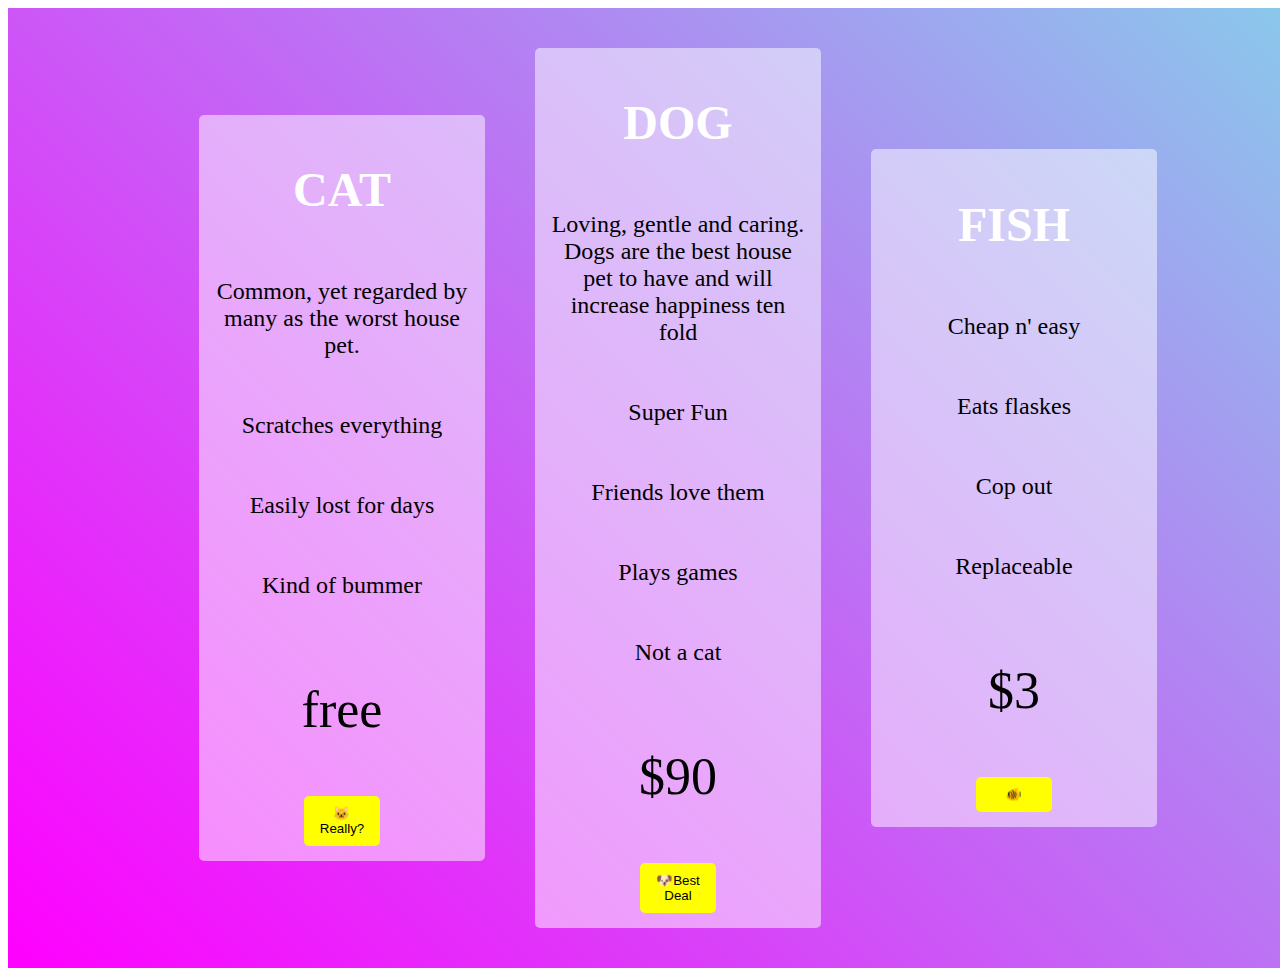
==== ex-1-pricing-grid/index.html @ 71666b59 "feat: edit flexbox layout" ====
<!DOCTYPE html>
<html lang="en">
  <head>
    <meta charset="UTF-8" />
    <meta http-equiv="X-UA-Compatible" content="IE=edge" />
    <meta name="viewport" content="width=device-width, initial-scale=1.0" />
    <link rel="stylesheet" href="./style.css" />
    <title>Flexbox Exercise 1: Pricing Grid</title>
  </head>

  <body>
    <div class="container">
      <div class="cat info">
        <h1 class="header">CAT</h1>
        <p>Common, yet regarded by many as the worst house pet.</p>
        <p>Scratches everything</p>
        <p>Easily lost for days</p>
        <p>Kind of bummer</p>
        <p class="price">free</p>
        <button>🐱Really?</button>
      </div>
      <div class="dog info">
        <h1 class="header">DOG</h1>
        <p>
          Loving, gentle and caring. Dogs are the best house pet to have and
          will increase happiness ten fold
        </p>
        <p>Super Fun</p>
        <p>Friends love them</p>
        <p>Plays games</p>
        <p>Not a cat</p>
        <p class="price">$90</p>
        <button>🐶Best Deal</button>
      </div>
      <div class="fish info">
        <h1 class="header">FISH</h1>
        <p>Cheap n' easy</p>
        <p>Eats flaskes</p>
        <p>Cop out</p>
        <p>Replaceable</p>
        <p class="price">$3</p>
        <button>🐠</button>
      </div>
    </div>
  </body>
</html>
---- ex-1-pricing-grid/style.css ----
.container {
  width: 100vw;
  height: 100vh;
  background-image: linear-gradient(45deg, magenta, skyblue);
  display: flex;
  flex-direction: row;
  justify-content: center;
  align-items: center;
  padding: 30px;
  gap: 50px;
}

.info {
  background-color: hsla(0, 50%, 100%, 0.5);
  border-radius: 5px;
  display: flex;
  width: 20%;
  flex-direction: column;
  align-items: center;
  text-align: center;
  padding: 15px;
  gap: 5px;
  font-size: 24px;
}

button {
  background-color: yellow;
  border: none;
  border-radius: 5px;
  width: 30%;
  padding: 10px;
}

.header {
  color: white;
  font-size: 48px;
}

.price {
  font-size: 52px;
}
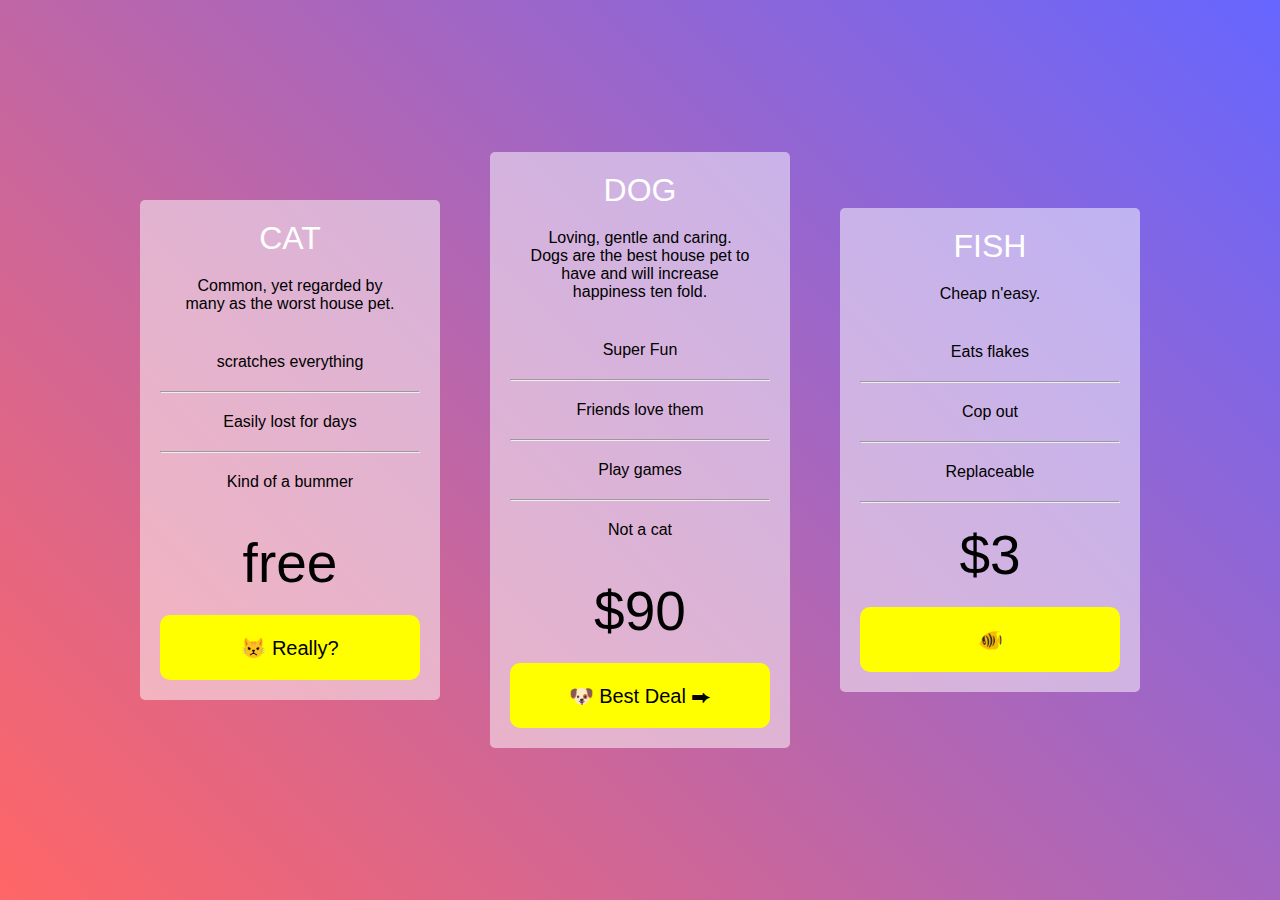
==== commit 386d695b: "feat(ex-1,ex-2):add home page and layout" ====
--- a/ex-1-pricing-grid/index.html
+++ b/ex-1-pricing-grid/index.html
@@ -5,41 +5,52 @@
     <meta http-equiv="X-UA-Compatible" content="IE=edge" />
     <meta name="viewport" content="width=device-width, initial-scale=1.0" />
     <link rel="stylesheet" href="./style.css" />
+    <link rel="preconnect" href="https://fonts.googleapis.com" />
     <title>Flexbox Exercise 1: Pricing Grid</title>
   </head>
 
   <body>
     <div class="container">
-      <div class="cat info">
-        <h1 class="header">CAT</h1>
-        <p>Common, yet regarded by many as the worst house pet.</p>
-        <p>Scratches everything</p>
-        <p>Easily lost for days</p>
-        <p>Kind of bummer</p>
-        <p class="price">free</p>
-        <button>🐱Really?</button>
+      <div class="box-1">
+        <h1>CAT</h1>
+        <p class="content">
+          Common, yet regarded by many as the worst house pet.
+        </p>
+        <p class="content">scratches everything</p>
+        <hr />
+        <p class="content">Easily lost for days</p>
+        <hr />
+        <p class="content">Kind of a bummer</p>
+        <h2>free</h2>
+        <button class="button">😾 Really?</button>
       </div>
-      <div class="dog info">
-        <h1 class="header">DOG</h1>
-        <p>
+      <div class="box-2">
+        <h1>DOG</h1>
+        <p class="content">
           Loving, gentle and caring. Dogs are the best house pet to have and
-          will increase happiness ten fold
+          will increase happiness ten fold.
         </p>
-        <p>Super Fun</p>
-        <p>Friends love them</p>
-        <p>Plays games</p>
-        <p>Not a cat</p>
-        <p class="price">$90</p>
-        <button>🐶Best Deal</button>
+        <p class="content">Super Fun</p>
+        <hr />
+        <p class="content">Friends love them</p>
+        <hr />
+        <p class="content">Play games</p>
+        <hr />
+        <p class="content">Not a cat</p>
+        <h2>$90</h2>
+        <button class="button">🐶 Best Deal ⮕</button>
       </div>
-      <div class="fish info">
-        <h1 class="header">FISH</h1>
-        <p>Cheap n' easy</p>
-        <p>Eats flaskes</p>
-        <p>Cop out</p>
-        <p>Replaceable</p>
-        <p class="price">$3</p>
-        <button>🐠</button>
+      <div class="box-3">
+        <h1>FISH</h1>
+        <p class="content">Cheap n'easy.</p>
+        <p class="content">Eats flakes</p>
+        <hr />
+        <p class="content">Cop out</p>
+        <hr />
+        <p class="content">Replaceable</p>
+        <hr />
+        <h2>$3</h2>
+        <button class="button">🐠</button>
       </div>
     </div>
   </body>
--- a/ex-1-pricing-grid/style.css
+++ b/ex-1-pricing-grid/style.css
@@ -1,41 +1,56 @@
+/* Start coding here */
+* {
+  box-sizing: border-box;
+  padding: 0px;
+  margin: 0px;
+  font-family: "Roboto", sans-serif;
+  font-weight: 100;
+  font-style: normal;
+}
+
 .container {
-  width: 100vw;
-  height: 100vh;
-  background-image: linear-gradient(45deg, magenta, skyblue);
   display: flex;
   flex-direction: row;
   justify-content: center;
   align-items: center;
-  padding: 30px;
+  text-align: center;
+  width: 100vw;
+  height: 100vh;
+  background: linear-gradient(45deg, hsl(0, 100%, 70%), hsl(240, 100%, 70%));
   gap: 50px;
 }
 
-.info {
+.box-1,
+.box-2,
+.box-3 {
+  height: fit-content;
+  width: 300px;
+  padding: 20px;
+  font-size: 16px;
+  border-radius: 5px;
   background-color: hsla(0, 50%, 100%, 0.5);
-  border-radius: 5px;
-  display: flex;
-  width: 20%;
-  flex-direction: column;
-  align-items: center;
-  text-align: center;
-  padding: 15px;
-  gap: 5px;
-  font-size: 24px;
 }
-
-button {
+.button {
   background-color: yellow;
   border: none;
-  border-radius: 5px;
-  width: 30%;
-  padding: 10px;
+  width: 100%;
+  padding: 8%;
+  height: fit-content;
+  text-align: center;
+  cursor: pointer;
+  border-radius: 10px;
+  font-size: 20px;
 }
-
-.header {
+.button:hover {
+  background-color: yellowgreen;
+}
+.content {
+  padding: 20px;
+}
+h1 {
   color: white;
-  font-size: 48px;
 }
-
-.price {
-  font-size: 52px;
+h2 {
+  padding: 20px;
+  font-size: 55px;
 }
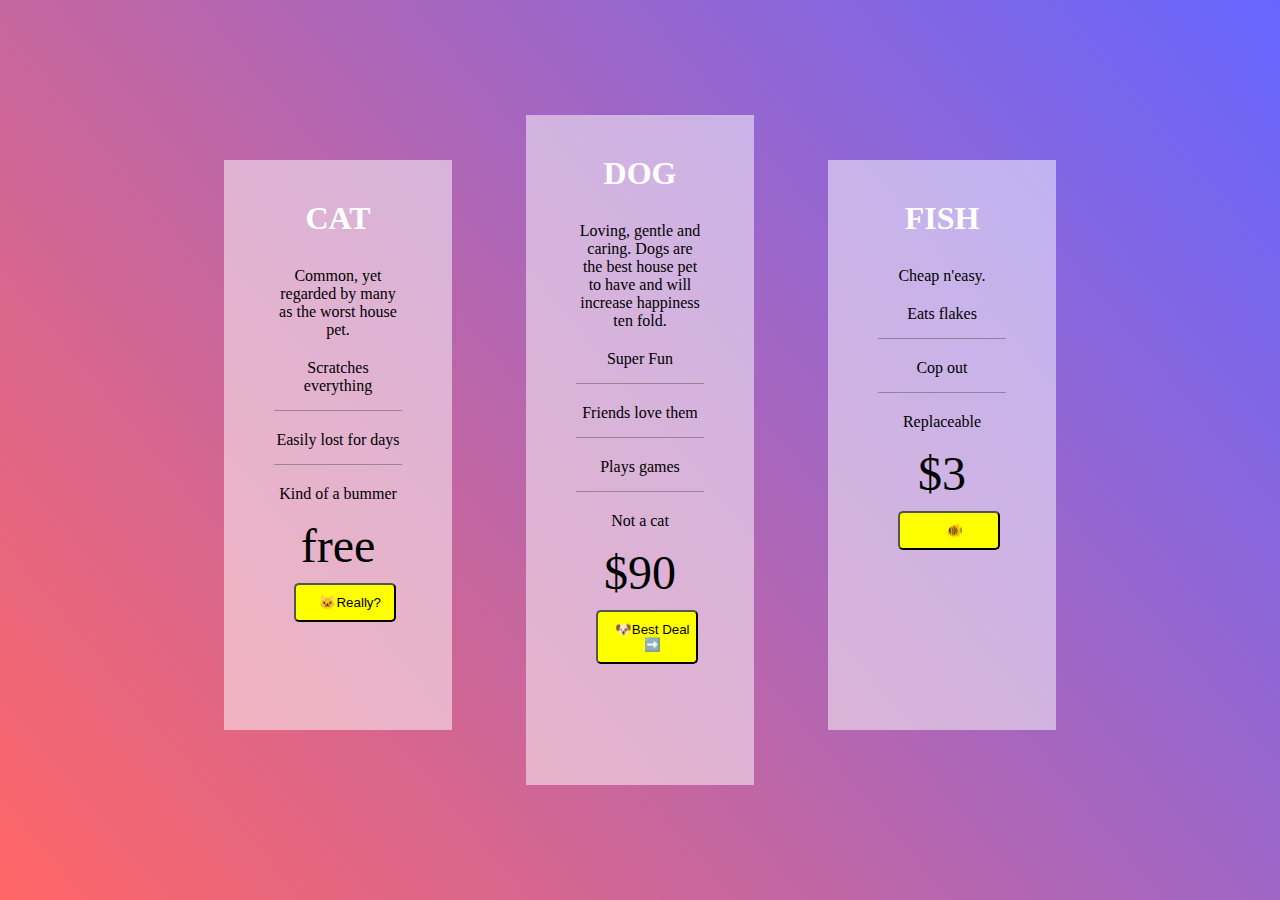
==== commit 0e4d2cca: "feat(ex1 & ex2): add code html and css rule" ====
--- a/ex-1-pricing-grid/index.html
+++ b/ex-1-pricing-grid/index.html
@@ -5,52 +5,41 @@
     <meta http-equiv="X-UA-Compatible" content="IE=edge" />
     <meta name="viewport" content="width=device-width, initial-scale=1.0" />
     <link rel="stylesheet" href="./style.css" />
-    <link rel="preconnect" href="https://fonts.googleapis.com" />
     <title>Flexbox Exercise 1: Pricing Grid</title>
   </head>
 
   <body>
     <div class="container">
-      <div class="box-1">
+      <div class="box-container-1">
         <h1>CAT</h1>
-        <p class="content">
-          Common, yet regarded by many as the worst house pet.
-        </p>
-        <p class="content">scratches everything</p>
-        <hr />
-        <p class="content">Easily lost for days</p>
-        <hr />
-        <p class="content">Kind of a bummer</p>
-        <h2>free</h2>
-        <button class="button">😾 Really?</button>
+        <p>Common, yet regarded by many as the worst house pet.</p>
+        <div class="content-1">Scratches everything</div>
+        <div class="content-1">Easily lost for days</div>
+        <div class="content-2">Kind of a bummer</div>
+        <div class="content-3">free</div>
+        <div><button>🐱Really?</button></div>
       </div>
-      <div class="box-2">
+      <div class="box-container-2">
         <h1>DOG</h1>
-        <p class="content">
+        <p>
           Loving, gentle and caring. Dogs are the best house pet to have and
           will increase happiness ten fold.
         </p>
-        <p class="content">Super Fun</p>
-        <hr />
-        <p class="content">Friends love them</p>
-        <hr />
-        <p class="content">Play games</p>
-        <hr />
-        <p class="content">Not a cat</p>
-        <h2>$90</h2>
-        <button class="button">🐶 Best Deal ⮕</button>
+        <div class="content-1">Super Fun</div>
+        <div class="content-1">Friends love them</div>
+        <div class="content-1">Plays games</div>
+        <div class="content-2">Not a cat</div>
+        <div class="content-3">$90</div>
+        <div><button>🐶Best Deal ➡️</button></div>
       </div>
-      <div class="box-3">
+      <div class="box-container-3">
         <h1>FISH</h1>
-        <p class="content">Cheap n'easy.</p>
-        <p class="content">Eats flakes</p>
-        <hr />
-        <p class="content">Cop out</p>
-        <hr />
-        <p class="content">Replaceable</p>
-        <hr />
-        <h2>$3</h2>
-        <button class="button">🐠</button>
+        <p>Cheap n'easy.</p>
+        <div class="content-1">Eats flakes</div>
+        <div class="content-1">Cop out</div>
+        <div class="content-2">Replaceable</div>
+        <div class="content-3">$3</div>
+        <div><button>🐠</button></div>
       </div>
     </div>
   </body>
--- a/ex-1-pricing-grid/style.css
+++ b/ex-1-pricing-grid/style.css
@@ -1,56 +1,105 @@
 /* Start coding here */
 * {
-  box-sizing: border-box;
+  margin: 0px;
   padding: 0px;
-  margin: 0px;
-  font-family: "Roboto", sans-serif;
-  font-weight: 100;
-  font-style: normal;
+}
+.container {
+  background-image: linear-gradient(
+    50deg,
+    hsl(0, 100%, 70%),
+    hsl(240, 100%, 70%)
+  );
+  width: 100vw;
+  height: 100vh;
+  display: flex;
+  flex-direction: row;
+  justify-content: space-evenly;
+  align-items: center;
+}
+.box-container-1 {
+  background-color: hsla(0, 50%, 100%, 0.5);
+  padding-top: 50px;
+  padding-right: 50px;
+  padding-bottom: 70px;
+  padding-left: 50px;
+  width: 10%;
+  height: 50%;
+
+  margin-right: -150px;
+  margin-top: -10px;
 }
 
-.container {
-  display: flex;
-  flex-direction: row;
-  justify-content: center;
-  align-items: center;
-  text-align: center;
-  width: 100vw;
-  height: 100vh;
-  background: linear-gradient(45deg, hsl(0, 100%, 70%), hsl(240, 100%, 70%));
-  gap: 50px;
+.box-container-2 {
+  background-color: hsla(0, 50%, 100%, 0.5);
+  padding-top: 100px;
+  padding-right: 50px;
+  padding-bottom: 120px;
+  padding-left: 50px;
+  width: 10%;
+  height: 50%;
 }
 
-.box-1,
-.box-2,
-.box-3 {
-  height: fit-content;
-  width: 300px;
-  padding: 20px;
-  font-size: 16px;
+.box-container-3 {
+  background-color: hsla(0, 50%, 100%, 0.5);
+  padding-top: 50px;
+  padding-right: 50px;
+  padding-bottom: 70px;
+  padding-left: 50px;
+  width: 10%;
+  height: 50%;
+
+  margin-left: -150px;
+  margin-top: -10px;
+}
+p {
+  text-align: center;
+}
+button {
+  background-color: yellow;
+  width: 80%;
+  height: 10%;
   border-radius: 5px;
-  background-color: hsla(0, 50%, 100%, 0.5);
+  padding-top: 10px;
+  padding-bottom: 10px;
+  padding-left: 10px;
+  text-align: center;
+  margin-top: 10px;
+  margin-left: 20px;
 }
-.button {
-  background-color: yellow;
-  border: none;
-  width: 100%;
-  padding: 8%;
-  height: fit-content;
+.box-container-2 > h1 {
   text-align: center;
-  cursor: pointer;
-  border-radius: 10px;
-  font-size: 20px;
+  color: white;
+  margin-bottom: 30px;
+  margin-top: -60px;
 }
-.button:hover {
-  background-color: yellowgreen;
+
+.box-container-1 > h1,
+.box-container-3 > h1 {
+  text-align: center;
+  color: white;
+  margin-bottom: 30px;
+  margin-top: -10px;
 }
-.content {
-  padding: 20px;
+
+.content-1 {
+  text-align: center;
+  margin-top: 20px;
+  border-top: 0px;
+  border-left: 0px;
+  border-right: 0px;
+  border-bottom: 1px;
+  border-color: hsla(0, 1%, 34%, 0.5);
+  border-style: solid;
+  padding-bottom: 15px;
 }
-h1 {
-  color: white;
+
+.content-2 {
+  text-align: center;
+  margin-top: 20px;
+  padding-bottom: 15px;
 }
-h2 {
-  padding: 20px;
-  font-size: 55px;
+
+.content-3 {
+  text-align: center;
+  font-size: 3em;
 }
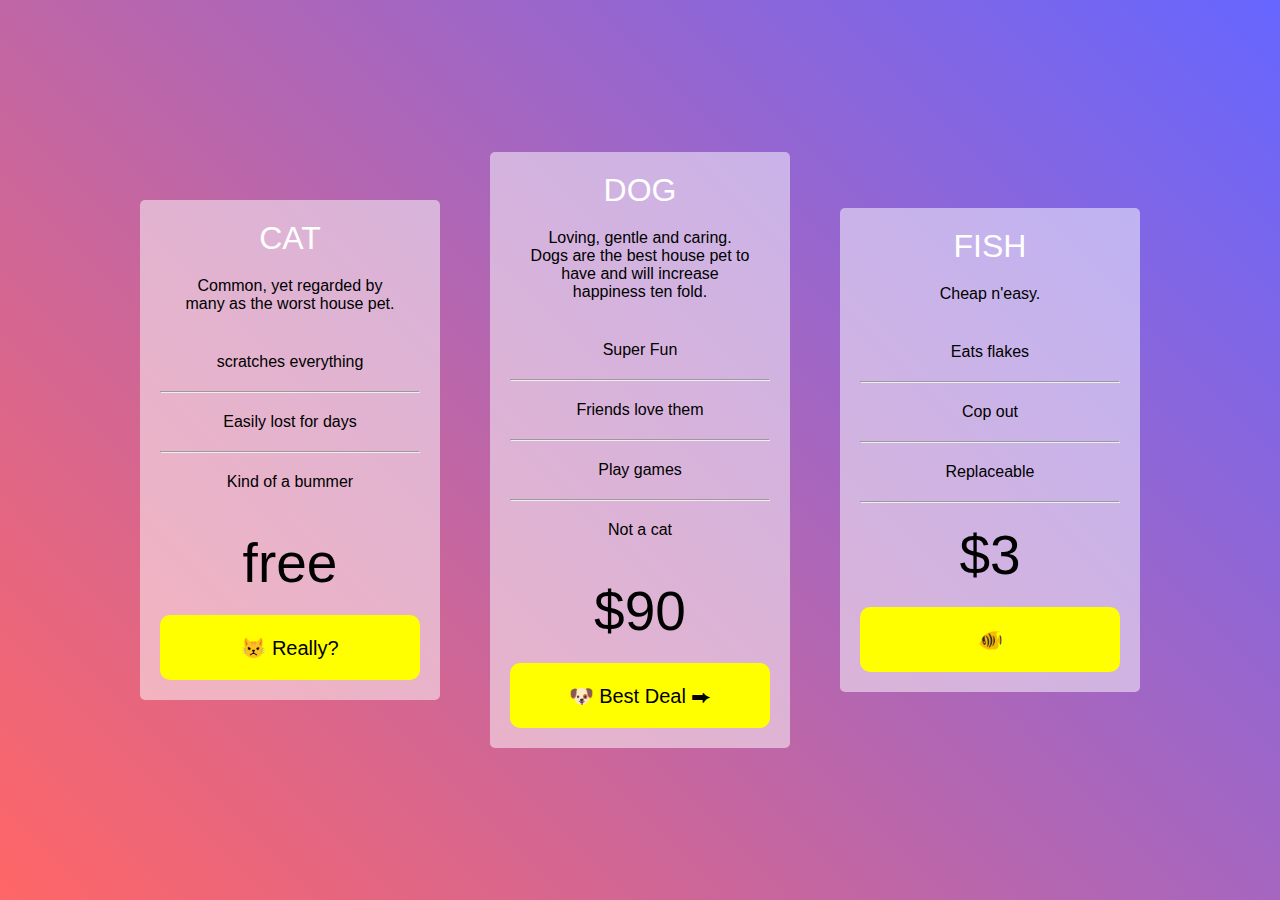
==== commit 6863041b: "Merge pull request #2 from techupth/feature/fsd6-ty" ====
--- a/ex-1-pricing-grid/index.html
+++ b/ex-1-pricing-grid/index.html
@@ -5,41 +5,52 @@
     <meta http-equiv="X-UA-Compatible" content="IE=edge" />
     <meta name="viewport" content="width=device-width, initial-scale=1.0" />
     <link rel="stylesheet" href="./style.css" />
+    <link rel="preconnect" href="https://fonts.googleapis.com" />
     <title>Flexbox Exercise 1: Pricing Grid</title>
   </head>
 
   <body>
     <div class="container">
-      <div class="box-container-1">
+      <div class="box-1">
         <h1>CAT</h1>
-        <p>Common, yet regarded by many as the worst house pet.</p>
-        <div class="content-1">Scratches everything</div>
-        <div class="content-1">Easily lost for days</div>
-        <div class="content-2">Kind of a bummer</div>
-        <div class="content-3">free</div>
-        <div><button>🐱Really?</button></div>
+        <p class="content">
+          Common, yet regarded by many as the worst house pet.
+        </p>
+        <p class="content">scratches everything</p>
+        <hr />
+        <p class="content">Easily lost for days</p>
+        <hr />
+        <p class="content">Kind of a bummer</p>
+        <h2>free</h2>
+        <button class="button">😾 Really?</button>
       </div>
-      <div class="box-container-2">
+      <div class="box-2">
         <h1>DOG</h1>
-        <p>
+        <p class="content">
           Loving, gentle and caring. Dogs are the best house pet to have and
           will increase happiness ten fold.
         </p>
-        <div class="content-1">Super Fun</div>
-        <div class="content-1">Friends love them</div>
-        <div class="content-1">Plays games</div>
-        <div class="content-2">Not a cat</div>
-        <div class="content-3">$90</div>
-        <div><button>🐶Best Deal ➡️</button></div>
+        <p class="content">Super Fun</p>
+        <hr />
+        <p class="content">Friends love them</p>
+        <hr />
+        <p class="content">Play games</p>
+        <hr />
+        <p class="content">Not a cat</p>
+        <h2>$90</h2>
+        <button class="button">🐶 Best Deal ⮕</button>
       </div>
-      <div class="box-container-3">
+      <div class="box-3">
         <h1>FISH</h1>
-        <p>Cheap n'easy.</p>
-        <div class="content-1">Eats flakes</div>
-        <div class="content-1">Cop out</div>
-        <div class="content-2">Replaceable</div>
-        <div class="content-3">$3</div>
-        <div><button>🐠</button></div>
+        <p class="content">Cheap n'easy.</p>
+        <p class="content">Eats flakes</p>
+        <hr />
+        <p class="content">Cop out</p>
+        <hr />
+        <p class="content">Replaceable</p>
+        <hr />
+        <h2>$3</h2>
+        <button class="button">🐠</button>
       </div>
     </div>
   </body>
--- a/ex-1-pricing-grid/style.css
+++ b/ex-1-pricing-grid/style.css
@@ -1,105 +1,56 @@
 /* Start coding here */
 * {
+  box-sizing: border-box;
+  padding: 0px;
   margin: 0px;
-  padding: 0px;
+  font-family: "Roboto", sans-serif;
+  font-weight: 100;
+  font-style: normal;
 }
+
 .container {
-  background-image: linear-gradient(
-    50deg,
-    hsl(0, 100%, 70%),
-    hsl(240, 100%, 70%)
-  );
+  display: flex;
+  flex-direction: row;
+  justify-content: center;
+  align-items: center;
+  text-align: center;
   width: 100vw;
   height: 100vh;
-  display: flex;
-  flex-direction: row;
-  justify-content: space-evenly;
-  align-items: center;
-}
-.box-container-1 {
-  background-color: hsla(0, 50%, 100%, 0.5);
-  padding-top: 50px;
-  padding-right: 50px;
-  padding-bottom: 70px;
-  padding-left: 50px;
-  width: 10%;
-  height: 50%;
-
-  margin-right: -150px;
-  margin-top: -10px;
+  background: linear-gradient(45deg, hsl(0, 100%, 70%), hsl(240, 100%, 70%));
+  gap: 50px;
 }
 
-.box-container-2 {
+.box-1,
+.box-2,
+.box-3 {
+  height: fit-content;
+  width: 300px;
+  padding: 20px;
+  font-size: 16px;
+  border-radius: 5px;
   background-color: hsla(0, 50%, 100%, 0.5);
-  padding-top: 100px;
-  padding-right: 50px;
-  padding-bottom: 120px;
-  padding-left: 50px;
-  width: 10%;
-  height: 50%;
 }
-
-.box-container-3 {
-  background-color: hsla(0, 50%, 100%, 0.5);
-  padding-top: 50px;
-  padding-right: 50px;
-  padding-bottom: 70px;
-  padding-left: 50px;
-  width: 10%;
-  height: 50%;
-
-  margin-left: -150px;
-  margin-top: -10px;
+.button {
+  background-color: yellow;
+  border: none;
+  width: 100%;
+  padding: 8%;
+  height: fit-content;
+  text-align: center;
+  cursor: pointer;
+  border-radius: 10px;
+  font-size: 20px;
 }
-p {
-  text-align: center;
+.button:hover {
+  background-color: yellowgreen;
 }
-button {
-  background-color: yellow;
-  width: 80%;
-  height: 10%;
-  border-radius: 5px;
-  padding-top: 10px;
-  padding-bottom: 10px;
-  padding-left: 10px;
-  text-align: center;
-  margin-top: 10px;
-  margin-left: 20px;
+.content {
+  padding: 20px;
 }
-.box-container-2 > h1 {
-  text-align: center;
+h1 {
   color: white;
-  margin-bottom: 30px;
-  margin-top: -60px;
 }
-
-.box-container-1 > h1,
-.box-container-3 > h1 {
-  text-align: center;
-  color: white;
-  margin-bottom: 30px;
-  margin-top: -10px;
+h2 {
+  padding: 20px;
+  font-size: 55px;
 }
-
-.content-1 {
-  text-align: center;
-  margin-top: 20px;
-  border-top: 0px;
-  border-left: 0px;
-  border-right: 0px;
-  border-bottom: 1px;
-  border-color: hsla(0, 1%, 34%, 0.5);
-  border-style: solid;
-  padding-bottom: 15px;
-}
-
-.content-2 {
-  text-align: center;
-  margin-top: 20px;
-  padding-bottom: 15px;
-}
-
-.content-3 {
-  text-align: center;
-  font-size: 3em;
-}
